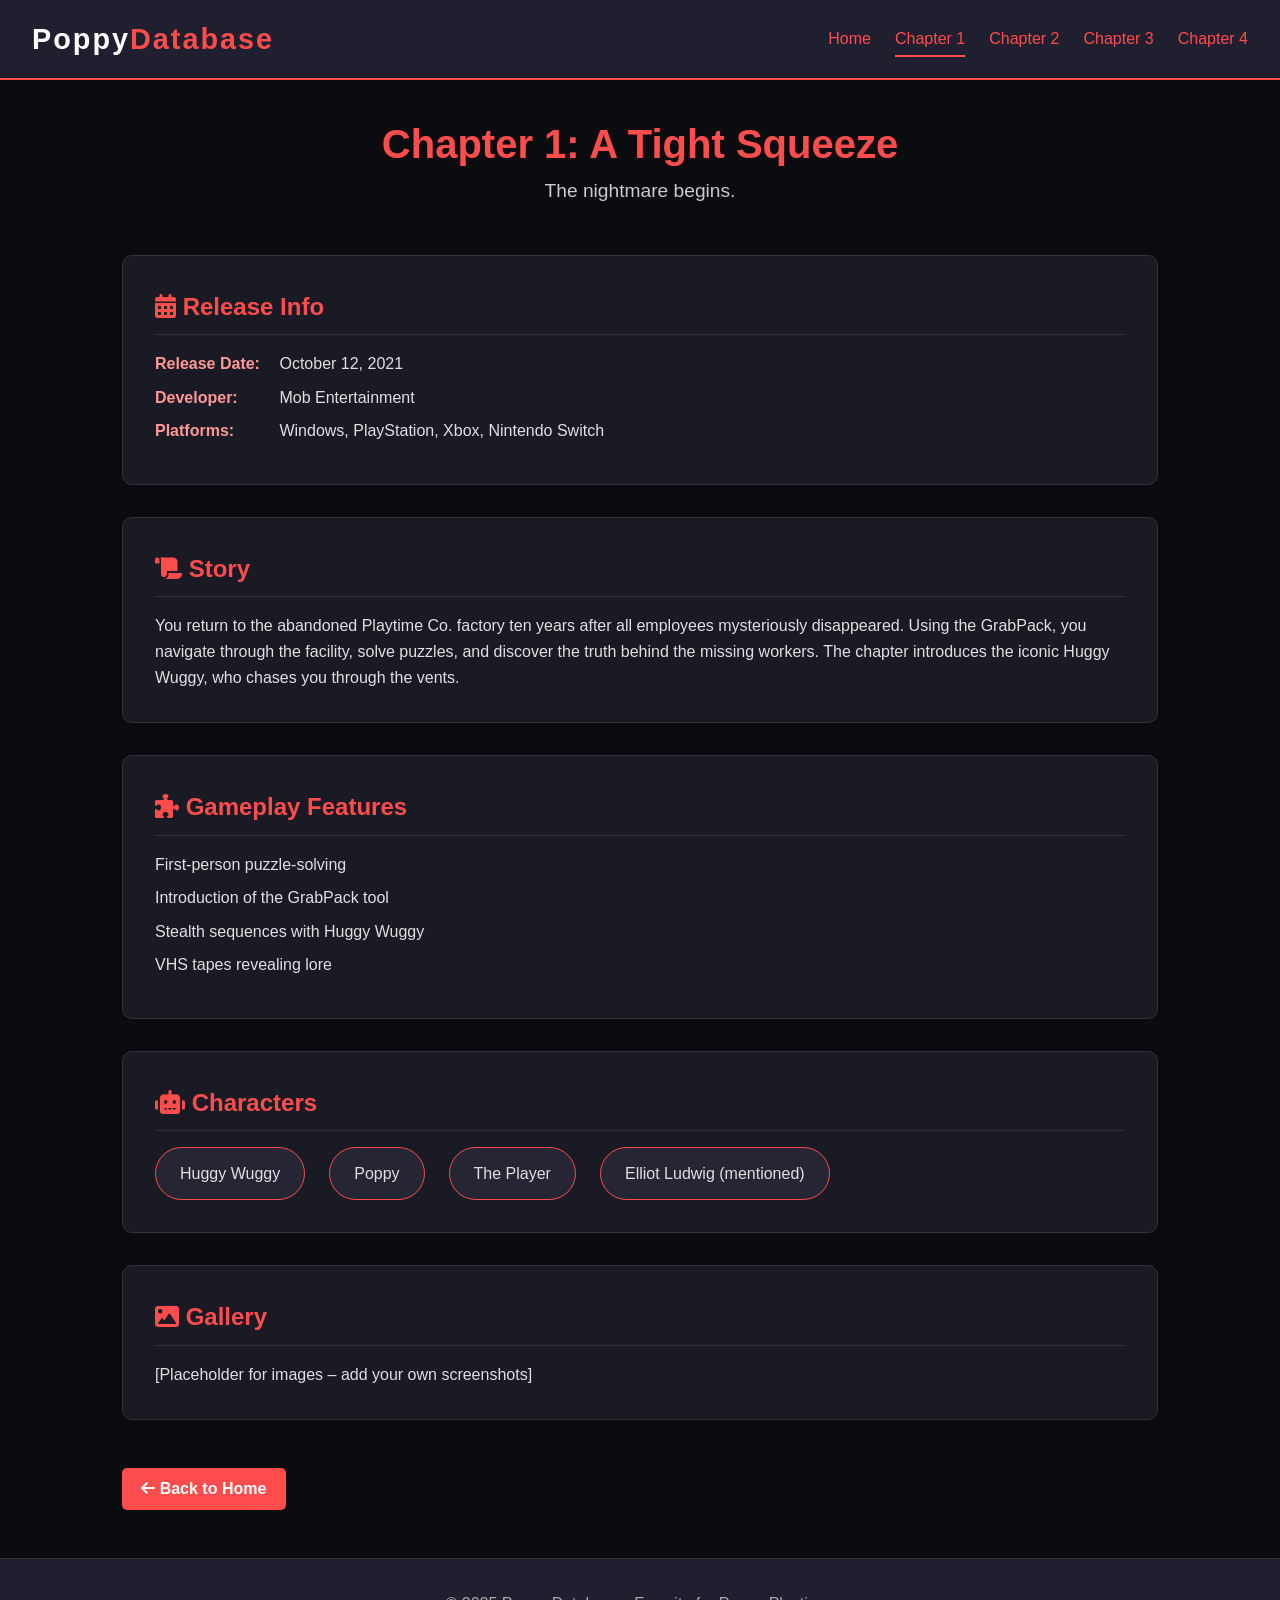
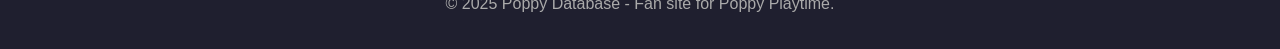
==== chapter1.html @ 485f7aa5 "Create chapter1.html" ====
<!DOCTYPE html>
<html lang="en">
<head>
    <meta charset="UTF-8">
    <meta name="viewport" content="width=device-width, initial-scale=1.0">
    <title>Poppy Database - Chapter 1</title>
    <link rel="stylesheet" href="style.css">
    <link rel="stylesheet" href="https://cdnjs.cloudflare.com/ajax/libs/font-awesome/6.0.0-beta3/css/all.min.css">
</head>
<body>
    <header>
        <div class="logo">
            <a href="index.html">Poppy<span>Database</span></a>
        </div>
        <nav>
            <ul>
                <li><a href="index.html">Home</a></li>
                <li><a href="chapter1.html" class="active">Chapter 1</a></li>
                <li><a href="chapter2.html">Chapter 2</a></li>
                <li><a href="chapter3.html">Chapter 3</a></li>
                <li><a href="chapter4.html">Chapter 4</a></li>
            </ul>
        </nav>
    </header>

    <div class="container">
        <div class="chapter-header">
            <h1>Chapter 1: A Tight Squeeze</h1>
            <p class="subtitle">The nightmare begins.</p>
        </div>

        <div class="info-section">
            <h2><i class="fas fa-calendar-alt"></i> Release Info</h2>
            <ul>
                <li><strong>Release Date:</strong> October 12, 2021</li>
                <li><strong>Developer:</strong> Mob Entertainment</li>
                <li><strong>Platforms:</strong> Windows, PlayStation, Xbox, Nintendo Switch</li>
            </ul>
        </div>

        <div class="info-section">
            <h2><i class="fas fa-scroll"></i> Story</h2>
            <p>You return to the abandoned Playtime Co. factory ten years after all employees mysteriously disappeared. Using the GrabPack, you navigate through the facility, solve puzzles, and discover the truth behind the missing workers. The chapter introduces the iconic Huggy Wuggy, who chases you through the vents.</p>
        </div>

        <div class="info-section">
            <h2><i class="fas fa-puzzle-piece"></i> Gameplay Features</h2>
            <ul>
                <li>First-person puzzle-solving</li>
                <li>Introduction of the GrabPack tool</li>
                <li>Stealth sequences with Huggy Wuggy</li>
                <li>VHS tapes revealing lore</li>
            </ul>
        </div>

        <div class="info-section">
            <h2><i class="fas fa-robot"></i> Characters</h2>
            <div class="character-list">
                <span class="character-item">Huggy Wuggy</span>
                <span class="character-item">Poppy</span>
                <span class="character-item">The Player</span>
                <span class="character-item">Elliot Ludwig (mentioned)</span>
            </div>
        </div>

        <div class="info-section">
            <h2><i class="fas fa-image"></i> Gallery</h2>
            <p>[Placeholder for images – add your own screenshots]</p>
        </div>

        <a href="index.html" class="btn"><i class="fas fa-arrow-left"></i> Back to Home</a>
    </div>

    <footer>
        <p>&copy; 2025 Poppy Database - Fan site for Poppy Playtime.</p>
    </footer>
</body>
</html>
---- style.css ----
/* style.css - Poppy Database Theme */

* {
    margin: 0;
    padding: 0;
    box-sizing: border-box;
}

body {
    font-family: 'Segoe UI', Tahoma, Geneva, Verdana, sans-serif;
    background: #0b0c10;
    color: #e0e0e0;
    line-height: 1.6;
}

a {
    color: #ff4d4d;
    text-decoration: none;
    transition: color 0.3s ease;
}

a:hover {
    color: #ff9999;
}

/* Header & Navigation */
header {
    background: #1f1f2f;
    padding: 1rem 2rem;
    border-bottom: 2px solid #ff4d4d;
    display: flex;
    justify-content: space-between;
    align-items: center;
    flex-wrap: wrap;
}

.logo a {
    font-size: 1.8rem;
    font-weight: bold;
    color: #fff;
    letter-spacing: 2px;
}

.logo span {
    color: #ff4d4d;
}

nav ul {
    list-style: none;
    display: flex;
    gap: 1.5rem;
}

nav ul li a {
    font-weight: 500;
    padding: 0.5rem 0;
    border-bottom: 2px solid transparent;
}

nav ul li a:hover,
nav ul li a.active {
    border-bottom-color: #ff4d4d;
}

/* Main container */
.container {
    max-width: 1100px;
    margin: 2rem auto;
    padding: 0 2rem;
}

/* Cards for homepage */
.chapter-grid {
    display: grid;
    grid-template-columns: repeat(auto-fit, minmax(250px, 1fr));
    gap: 2rem;
    margin-top: 2rem;
}

.chapter-card {
    background: #1e1e2a;
    border-radius: 10px;
    padding: 1.5rem;
    box-shadow: 0 5px 15px rgba(255, 77, 77, 0.2);
    transition: transform 0.3s ease;
    border-left: 4px solid #ff4d4d;
}

.chapter-card:hover {
    transform: translateY(-5px);
}

.chapter-card h3 {
    color: #ff4d4d;
    margin-bottom: 0.5rem;
}

.chapter-card .chapter-number {
    font-size: 0.9rem;
    color: #aaa;
    margin-bottom: 1rem;
}

.btn {
    display: inline-block;
    background: #ff4d4d;
    color: #fff;
    padding: 0.5rem 1.2rem;
    border-radius: 5px;
    margin-top: 1rem;
    border: none;
    cursor: pointer;
    font-weight: 600;
    transition: background 0.3s ease;
}

.btn:hover {
    background: #e63939;
    color: #fff;
}

/* Chapter page styles */
.chapter-header {
    text-align: center;
    margin-bottom: 3rem;
}

.chapter-header h1 {
    font-size: 2.5rem;
    color: #ff4d4d;
}

.chapter-header .subtitle {
    font-size: 1.2rem;
    color: #ccc;
}

.info-section {
    background: #1a1a24;
    border-radius: 10px;
    padding: 2rem;
    margin-bottom: 2rem;
    border: 1px solid #333;
}

.info-section h2 {
    color: #ff4d4d;
    margin-bottom: 1rem;
    border-bottom: 1px solid #333;
    padding-bottom: 0.5rem;
}

.info-section ul {
    list-style: none;
}

.info-section li {
    margin-bottom: 0.5rem;
}

.info-section li strong {
    color: #ff9999;
    width: 120px;
    display: inline-block;
}

.character-list {
    display: flex;
    flex-wrap: wrap;
    gap: 1.5rem;
    margin-top: 1rem;
}

.character-item {
    background: #252533;
    padding: 0.8rem 1.5rem;
    border-radius: 30px;
    border: 1px solid #ff4d4d;
    font-weight: 500;
}

/* Footer */
footer {
    text-align: center;
    padding: 2rem;
    background: #1f1f2f;
    border-top: 1px solid #333;
    margin-top: 3rem;
    color: #aaa;
}

/* Responsive */
@media (max-width: 600px) {
    header {
        flex-direction: column;
        gap: 1rem;
    }
    nav ul {
        flex-wrap: wrap;
        justify-content: center;
    }
}
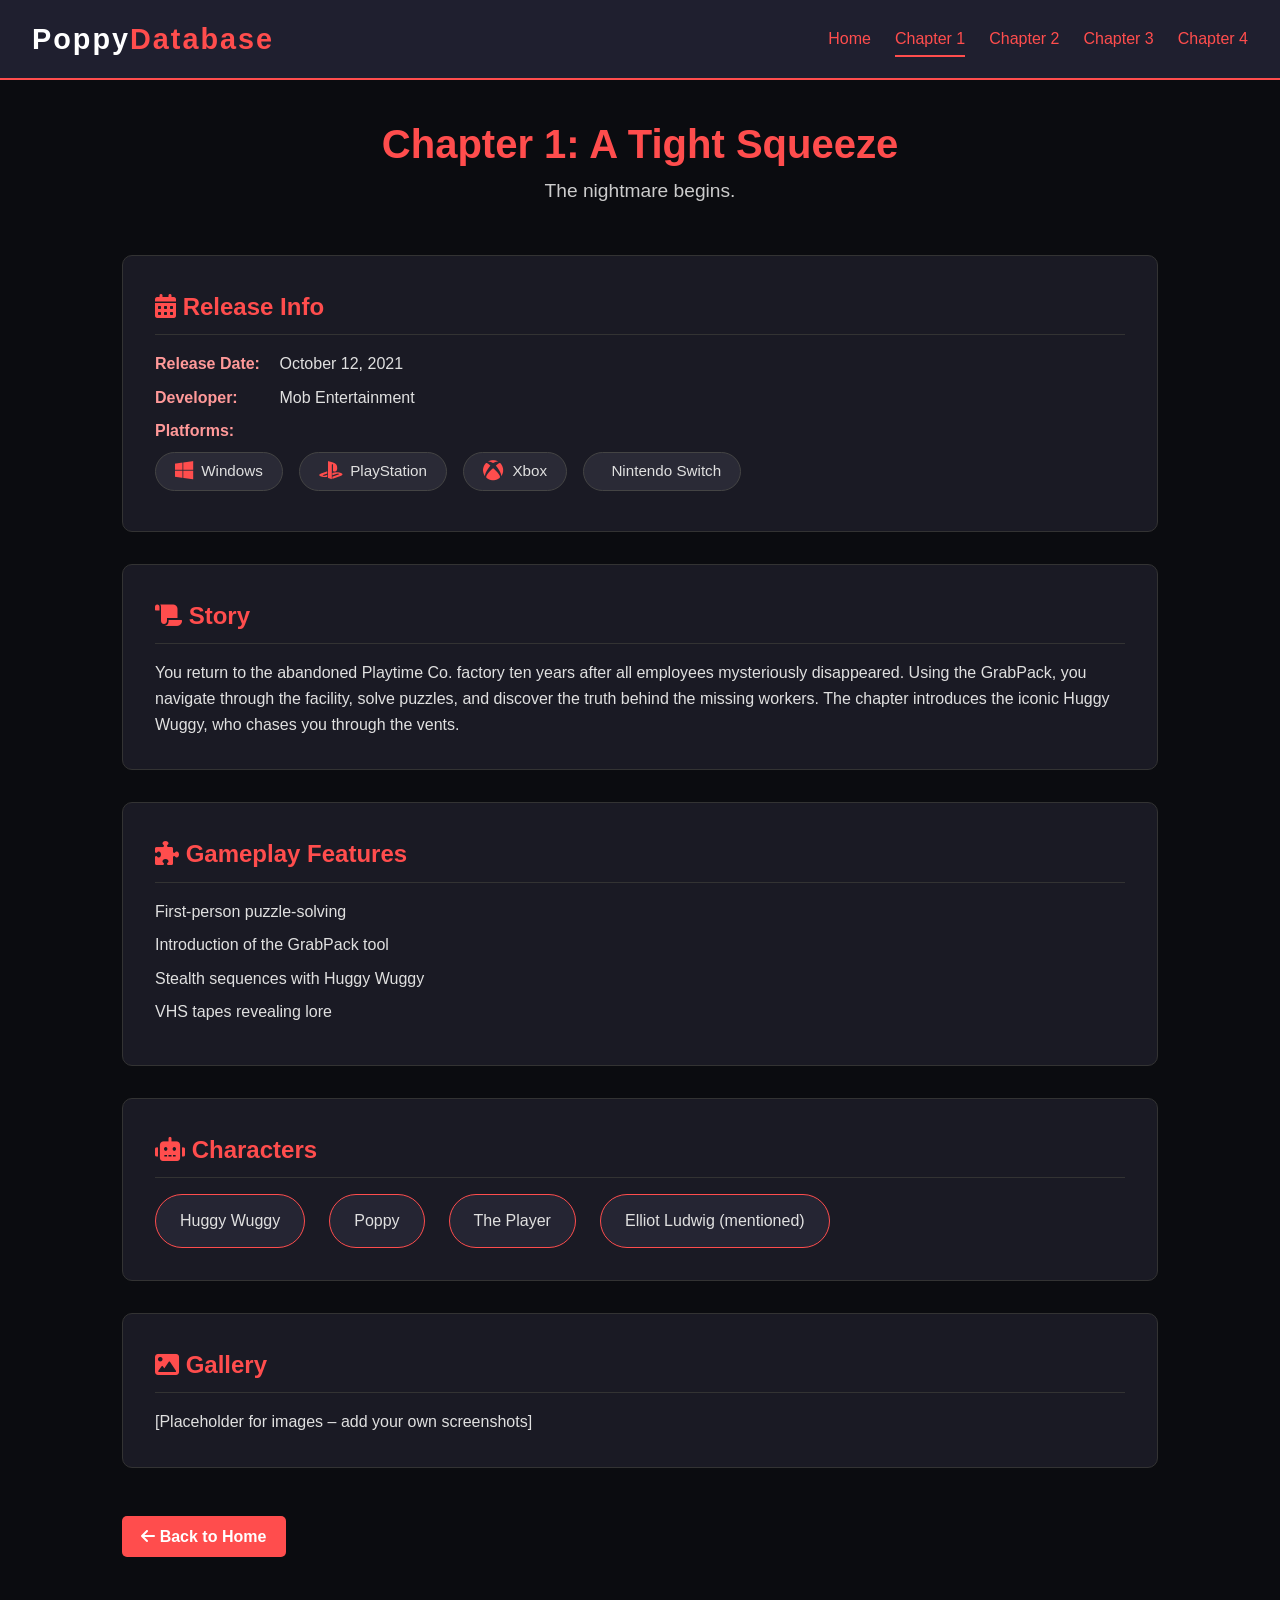
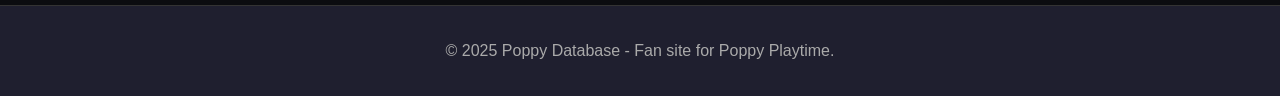
==== commit 12df43c0: "Update chapter1.html" ====
--- a/chapter1.html
+++ b/chapter1.html
@@ -30,13 +30,20 @@
         </div>
 
         <div class="info-section">
-            <h2><i class="fas fa-calendar-alt"></i> Release Info</h2>
-            <ul>
-                <li><strong>Release Date:</strong> October 12, 2021</li>
-                <li><strong>Developer:</strong> Mob Entertainment</li>
-                <li><strong>Platforms:</strong> Windows, PlayStation, Xbox, Nintendo Switch</li>
-            </ul>
-        </div>
+    <h2><i class="fas fa-calendar-alt"></i> Release Info</h2>
+    <ul>
+        <li><strong>Release Date:</strong> October 12, 2021</li>
+        <li><strong>Developer:</strong> Mob Entertainment</li>
+        <li><strong>Platforms:</strong>
+            <div class="platform-icons">
+                <span><i class="fab fa-windows"></i> Windows</span>
+                <span><i class="fab fa-playstation"></i> PlayStation</span>
+                <span><i class="fab fa-xbox"></i> Xbox</span>
+                <span><i class="fab fa-nintendo-switch"></i> Nintendo Switch</span>
+            </div>
+        </li>
+    </ul>
+</div>
 
         <div class="info-section">
             <h2><i class="fas fa-scroll"></i> Story</h2>
--- a/style.css
+++ b/style.css
@@ -200,3 +200,32 @@
         justify-content: center;
     }
 }
+/* Platform icons */
+.platform-icons {
+    display: flex;
+    flex-wrap: wrap;
+    gap: 1rem;
+    margin-top: 0.5rem;
+}
+
+.platform-icons span {
+    display: inline-flex;
+    align-items: center;
+    gap: 0.5rem;
+    background: #2a2a36;
+    padding: 0.4rem 1.2rem;
+    border-radius: 30px;
+    border: 1px solid #444;
+    font-size: 0.95rem;
+    transition: background 0.2s ease;
+}
+
+.platform-icons span:hover {
+    background: #3a3a4a;
+    border-color: #ff4d4d;
+}
+
+.platform-icons i {
+    font-size: 1.3rem;
+    color: #ff4d4d;
+}
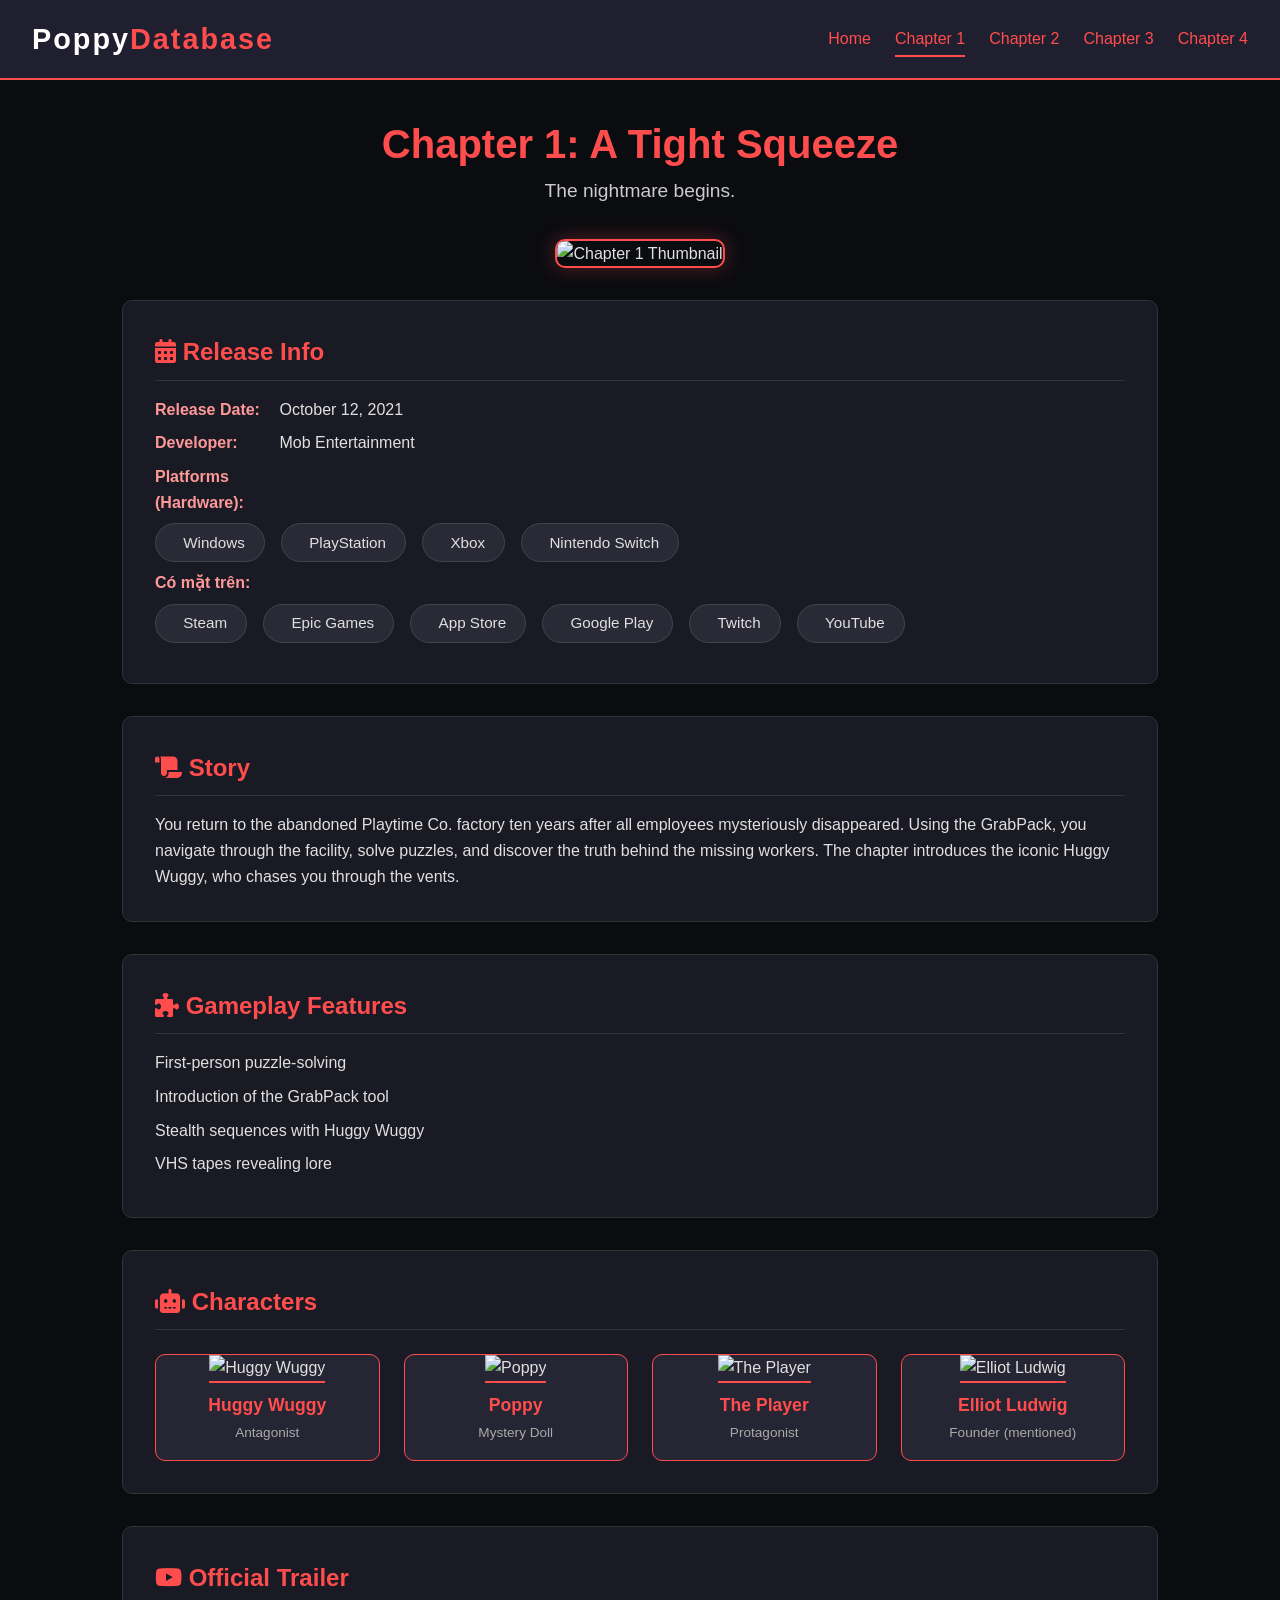
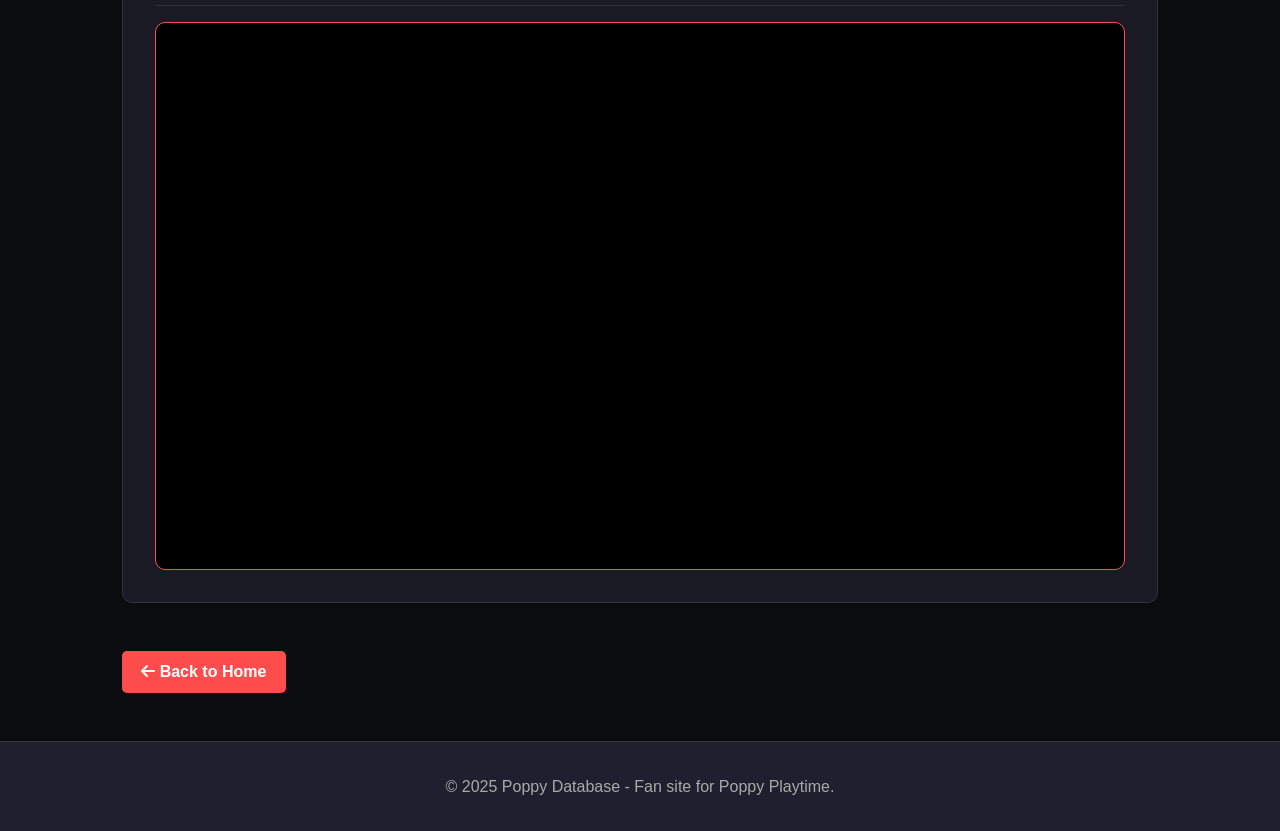
==== commit a3ede0c5: "Update chapter1.html" ====
--- a/chapter1.html
+++ b/chapter1.html
@@ -6,6 +6,7 @@
     <title>Poppy Database - Chapter 1</title>
     <link rel="stylesheet" href="style.css">
     <link rel="stylesheet" href="https://cdnjs.cloudflare.com/ajax/libs/font-awesome/6.0.0-beta3/css/all.min.css">
+    <script src="https://code.iconify.design/iconify-icon/2.1.0/iconify-icon.min.js"></script>
 </head>
 <body>
     <header>
@@ -29,21 +30,35 @@
             <p class="subtitle">The nightmare begins.</p>
         </div>
 
+        <div class="chapter-thumbnail">
+            <img src="images/chapter1.jpg" alt="Chapter 1 Thumbnail">
+        </div>
+
         <div class="info-section">
-    <h2><i class="fas fa-calendar-alt"></i> Release Info</h2>
-    <ul>
-        <li><strong>Release Date:</strong> October 12, 2021</li>
-        <li><strong>Developer:</strong> Mob Entertainment</li>
-        <li><strong>Platforms:</strong>
-            <div class="platform-icons">
-                <span><i class="fab fa-windows"></i> Windows</span>
-                <span><i class="fab fa-playstation"></i> PlayStation</span>
-                <span><i class="fab fa-xbox"></i> Xbox</span>
-                <span><i class="fab fa-nintendo-switch"></i> Nintendo Switch</span>
-            </div>
-        </li>
-    </ul>
-</div>
+            <h2><i class="fas fa-calendar-alt"></i> Release Info</h2>
+            <ul>
+                <li><strong>Release Date:</strong> October 12, 2021</li>
+                <li><strong>Developer:</strong> Mob Entertainment</li>
+                <li><strong>Platforms (Hardware):</strong>
+                    <div class="platform-icons">
+                        <a href="https://www.microsoft.com/store/productid/9N5Z7V5QZ9K8" target="_blank" rel="noopener"><span><iconify-icon icon="simple-icons:windows"></iconify-icon> Windows</span></a>
+                        <a href="https://store.playstation.com/concept/10002644" target="_blank" rel="noopener"><span><iconify-icon icon="simple-icons:playstation"></iconify-icon> PlayStation</span></a>
+                        <a href="https://www.xbox.com/games/store/poppy-playtime-chapter-1/9P8V2H4X2V5K" target="_blank" rel="noopener"><span><iconify-icon icon="simple-icons:xbox"></iconify-icon> Xbox</span></a>
+                        <a href="https://www.nintendo.com/store/products/poppy-playtime-switch/" target="_blank" rel="noopener"><span><iconify-icon icon="simple-icons:nintendoswitch"></iconify-icon> Nintendo Switch</span></a>
+                    </div>
+                </li>
+                <li><strong>Có mặt trên:</strong>
+                    <div class="store-icons">
+                        <a href="https://store.steampowered.com/app/1721470/Poppy_Playtime/" target="_blank" rel="noopener"><span><iconify-icon icon="simple-icons:steam"></iconify-icon> Steam</span></a>
+                        <a href="https://store.epicgames.com/p/poppy-playtime" target="_blank" rel="noopener"><span><iconify-icon icon="simple-icons:epicgames"></iconify-icon> Epic Games</span></a>
+                        <a href="https://apps.apple.com/app/id1615625822" target="_blank" rel="noopener"><span><iconify-icon icon="simple-icons:appstore"></iconify-icon> App Store</span></a>
+                        <a href="https://play.google.com/store/apps/details?id=com.mob.poppyplaytime" target="_blank" rel="noopener"><span><iconify-icon icon="simple-icons:googleplay"></iconify-icon> Google Play</span></a>
+                        <a href="https://www.twitch.tv/directory/game/Poppy%20Playtime" target="_blank" rel="noopener"><span><iconify-icon icon="simple-icons:twitch"></iconify-icon> Twitch</span></a>
+                        <a href="https://www.youtube.com/playlist?list=PL1L9jK5g5J5X3tF0V5w5H5b5V5" target="_blank" rel="noopener"><span><iconify-icon icon="simple-icons:youtube"></iconify-icon> YouTube</span></a>
+                    </div>
+                </li>
+            </ul>
+        </div>
 
         <div class="info-section">
             <h2><i class="fas fa-scroll"></i> Story</h2>
@@ -62,17 +77,35 @@
 
         <div class="info-section">
             <h2><i class="fas fa-robot"></i> Characters</h2>
-            <div class="character-list">
-                <span class="character-item">Huggy Wuggy</span>
-                <span class="character-item">Poppy</span>
-                <span class="character-item">The Player</span>
-                <span class="character-item">Elliot Ludwig (mentioned)</span>
+            <div class="character-profiles">
+                <div class="character-profile">
+                    <img src="images/characters/huggy-wuggy.jpg" alt="Huggy Wuggy">
+                    <span class="character-name">Huggy Wuggy</span>
+                    <span class="character-role">Antagonist</span>
+                </div>
+                <div class="character-profile">
+                    <img src="images/characters/poppy.jpg" alt="Poppy">
+                    <span class="character-name">Poppy</span>
+                    <span class="character-role">Mystery Doll</span>
+                </div>
+                <div class="character-profile">
+                    <img src="images/characters/player.jpg" alt="The Player">
+                    <span class="character-name">The Player</span>
+                    <span class="character-role">Protagonist</span>
+                </div>
+                <div class="character-profile">
+                    <img src="images/characters/elliot-ludwig.jpg" alt="Elliot Ludwig">
+                    <span class="character-name">Elliot Ludwig</span>
+                    <span class="character-role">Founder (mentioned)</span>
+                </div>
             </div>
         </div>
 
         <div class="info-section">
-            <h2><i class="fas fa-image"></i> Gallery</h2>
-            <p>[Placeholder for images – add your own screenshots]</p>
+            <h2><i class="fab fa-youtube"></i> Official Trailer</h2>
+            <div class="video-container">
+                <iframe src="https://www.youtube.com/embed/rJ6oVn7vQvc" title="Poppy Playtime Chapter 1 Trailer" frameborder="0" allow="accelerometer; autoplay; clipboard-write; encrypted-media; gyroscope; picture-in-picture; web-share" allowfullscreen></iframe>
+            </div>
         </div>
 
         <a href="index.html" class="btn"><i class="fas fa-arrow-left"></i> Back to Home</a>
--- a/style.css
+++ b/style.css
@@ -122,7 +122,7 @@
 /* Chapter page styles */
 .chapter-header {
     text-align: center;
-    margin-bottom: 3rem;
+    margin-bottom: 2rem;
 }
 
 .chapter-header h1 {
@@ -133,6 +133,20 @@
 .chapter-header .subtitle {
     font-size: 1.2rem;
     color: #ccc;
+}
+
+/* Thumbnail image */
+.chapter-thumbnail {
+    margin: 2rem 0;
+    text-align: center;
+}
+
+.chapter-thumbnail img {
+    max-width: 100%;
+    height: auto;
+    border-radius: 10px;
+    border: 2px solid #ff4d4d;
+    box-shadow: 0 0 20px rgba(255, 77, 77, 0.3);
 }
 
 .info-section {
@@ -164,19 +178,124 @@
     display: inline-block;
 }
 
-.character-list {
+/* Platform icons (hardware) and store/stream icons */
+.platform-icons,
+.store-icons {
     display: flex;
     flex-wrap: wrap;
+    gap: 1rem;
+    margin-top: 0.5rem;
+}
+
+.platform-icons a,
+.store-icons a {
+    text-decoration: none;
+    color: inherit;
+    display: inline-flex;
+}
+
+.platform-icons a:hover,
+.store-icons a:hover {
+    color: inherit;
+}
+
+.platform-icons span,
+.store-icons span {
+    display: inline-flex;
+    align-items: center;
+    gap: 0.5rem;
+    background: #2a2a36;
+    padding: 0.4rem 1.2rem;
+    border-radius: 30px;
+    border: 1px solid #444;
+    font-size: 0.95rem;
+    transition: background 0.2s ease, border-color 0.2s ease;
+}
+
+.platform-icons span:hover,
+.store-icons span:hover {
+    background: #3a3a4a;
+    border-color: #ff4d4d;
+}
+
+/* Iconify icon styling */
+.platform-icons iconify-icon,
+.store-icons iconify-icon {
+    font-size: 1.5rem;
+    color: #ff4d4d;
+    vertical-align: middle;
+}
+
+.platform-icons a:hover iconify-icon,
+.store-icons a:hover iconify-icon {
+    color: #ff9999;
+}
+
+/* Character profiles with images */
+.character-profiles {
+    display: grid;
+    grid-template-columns: repeat(auto-fit, minmax(150px, 1fr));
     gap: 1.5rem;
+    margin-top: 1.5rem;
+}
+
+.character-profile {
+    background: #252533;
+    border-radius: 10px;
+    border: 1px solid #ff4d4d;
+    overflow: hidden;
+    transition: transform 0.3s ease, box-shadow 0.3s ease;
+    text-align: center;
+    padding-bottom: 1rem;
+}
+
+.character-profile:hover {
+    transform: translateY(-5px);
+    box-shadow: 0 5px 15px rgba(255, 77, 77, 0.3);
+}
+
+.character-profile img {
+    width: 100%;
+    height: 150px;
+    object-fit: cover;
+    border-bottom: 2px solid #ff4d4d;
+}
+
+.character-profile .character-name {
+    display: block;
+    font-weight: 600;
+    color: #ff4d4d;
+    margin-top: 0.5rem;
+    font-size: 1.1rem;
+}
+
+.character-profile .character-role {
+    display: block;
+    font-size: 0.85rem;
+    color: #aaa;
+    margin-top: 0.2rem;
+}
+
+/* Video container for responsive iframe */
+.video-container {
+    position: relative;
+    padding-bottom: 56.25%; /* 16:9 aspect ratio */
+    height: 0;
+    overflow: hidden;
+    max-width: 100%;
+    background: #000;
+    border-radius: 10px;
+    border: 1px solid #ff4d4d;
     margin-top: 1rem;
 }
 
-.character-item {
-    background: #252533;
-    padding: 0.8rem 1.5rem;
-    border-radius: 30px;
-    border: 1px solid #ff4d4d;
-    font-weight: 500;
+.video-container iframe {
+    position: absolute;
+    top: 0;
+    left: 0;
+    width: 100%;
+    height: 100%;
+    border: none;
 }
 
 /* Footer */
@@ -200,32 +319,3 @@
         justify-content: center;
     }
 }
-/* Platform icons */
-.platform-icons {
-    display: flex;
-    flex-wrap: wrap;
-    gap: 1rem;
-    margin-top: 0.5rem;
-}
-
-.platform-icons span {
-    display: inline-flex;
-    align-items: center;
-    gap: 0.5rem;
-    background: #2a2a36;
-    padding: 0.4rem 1.2rem;
-    border-radius: 30px;
-    border: 1px solid #444;
-    font-size: 0.95rem;
-    transition: background 0.2s ease;
-}
-
-.platform-icons span:hover {
-    background: #3a3a4a;
-    border-color: #ff4d4d;
-}
-
-.platform-icons i {
-    font-size: 1.3rem;
-    color: #ff4d4d;
-}
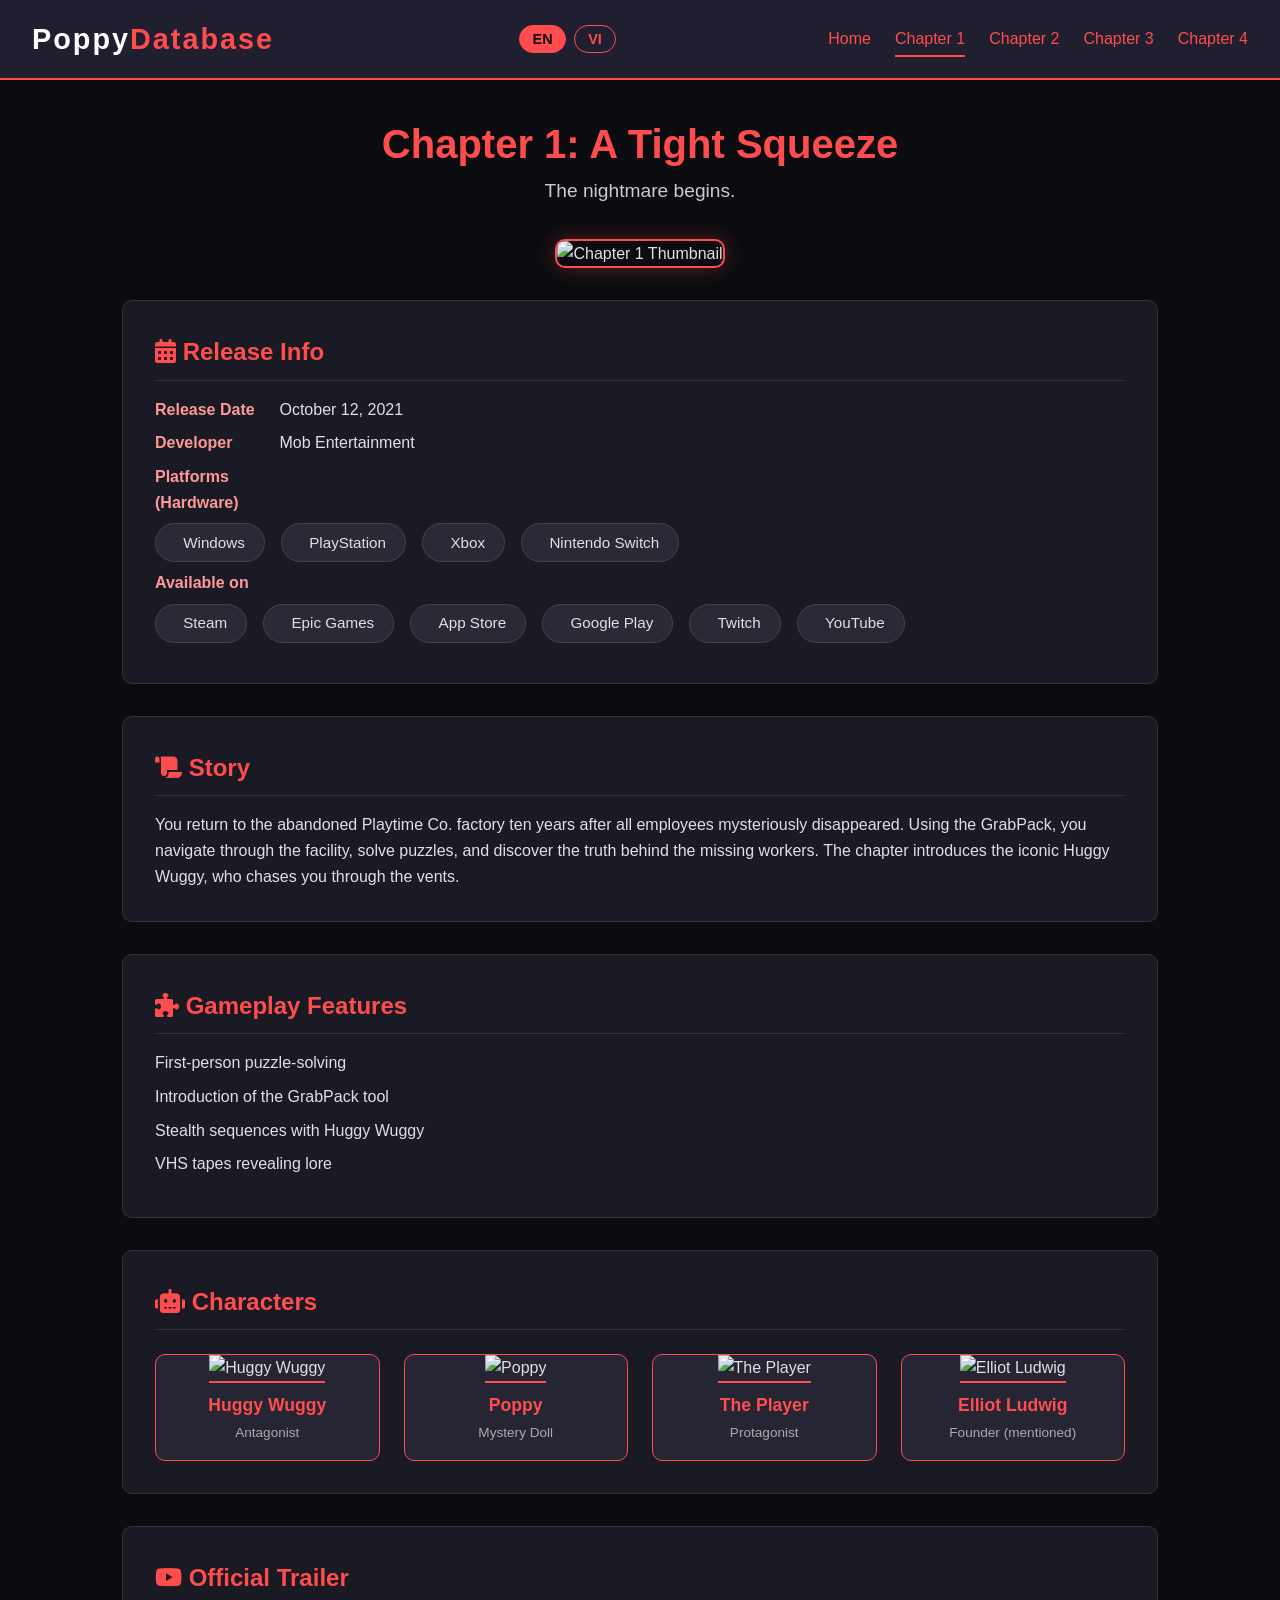
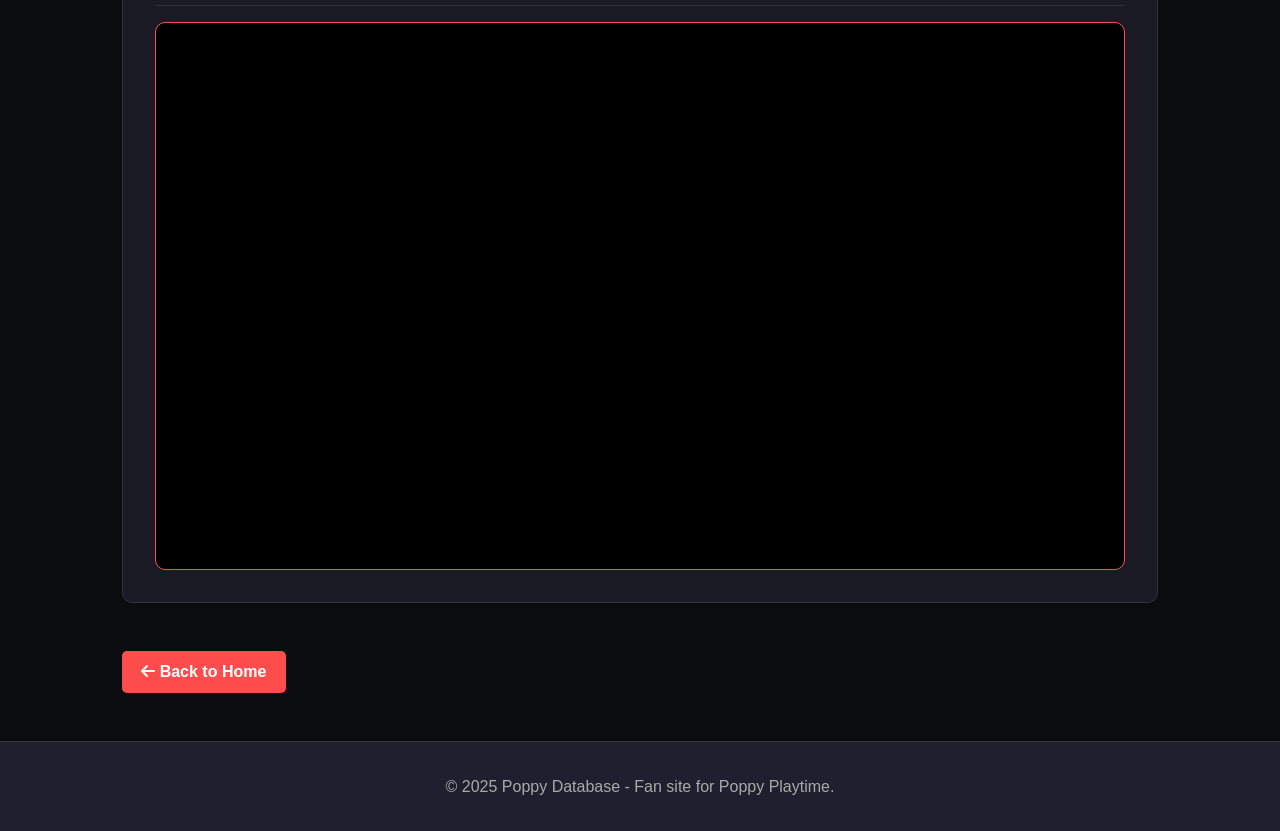
==== commit f56beeb6: "Update chapter1.html" ====
--- a/chapter1.html
+++ b/chapter1.html
@@ -13,6 +13,10 @@
         <div class="logo">
             <a href="index.html">Poppy<span>Database</span></a>
         </div>
+        <div class="lang-switcher">
+            <button class="lang-btn active" onclick="changeLanguage('en')">EN</button>
+            <button class="lang-btn" onclick="changeLanguage('vi')">VI</button>
+        </div>
         <nav>
             <ul>
                 <li><a href="index.html">Home</a></li>
@@ -26,8 +30,8 @@
 
     <div class="container">
         <div class="chapter-header">
-            <h1>Chapter 1: A Tight Squeeze</h1>
-            <p class="subtitle">The nightmare begins.</p>
+            <h1 data-i18n="ch1_title">Chapter 1: A Tight Squeeze</h1>
+            <p class="subtitle" data-i18n="ch1_subtitle">The nightmare begins.</p>
         </div>
 
         <div class="chapter-thumbnail">
@@ -35,11 +39,11 @@
         </div>
 
         <div class="info-section">
-            <h2><i class="fas fa-calendar-alt"></i> Release Info</h2>
+            <h2><i class="fas fa-calendar-alt"></i> <span data-i18n="release_info">Release Info</span></h2>
             <ul>
-                <li><strong>Release Date:</strong> October 12, 2021</li>
-                <li><strong>Developer:</strong> Mob Entertainment</li>
-                <li><strong>Platforms (Hardware):</strong>
+                <li><strong data-i18n="release_date">Release Date:</strong> October 12, 2021</li>
+                <li><strong data-i18n="developer">Developer:</strong> Mob Entertainment</li>
+                <li><strong data-i18n="platforms_hardware">Platforms (Hardware):</strong>
                     <div class="platform-icons">
                         <a href="https://www.microsoft.com/store/productid/9N5Z7V5QZ9K8" target="_blank" rel="noopener"><span><iconify-icon icon="simple-icons:windows"></iconify-icon> Windows</span></a>
                         <a href="https://store.playstation.com/concept/10002644" target="_blank" rel="noopener"><span><iconify-icon icon="simple-icons:playstation"></iconify-icon> PlayStation</span></a>
@@ -47,7 +51,7 @@
                         <a href="https://www.nintendo.com/store/products/poppy-playtime-switch/" target="_blank" rel="noopener"><span><iconify-icon icon="simple-icons:nintendoswitch"></iconify-icon> Nintendo Switch</span></a>
                     </div>
                 </li>
-                <li><strong>Có mặt trên:</strong>
+                <li><strong data-i18n="available_on">Có mặt trên:</strong>
                     <div class="store-icons">
                         <a href="https://store.steampowered.com/app/1721470/Poppy_Playtime/" target="_blank" rel="noopener"><span><iconify-icon icon="simple-icons:steam"></iconify-icon> Steam</span></a>
                         <a href="https://store.epicgames.com/p/poppy-playtime" target="_blank" rel="noopener"><span><iconify-icon icon="simple-icons:epicgames"></iconify-icon> Epic Games</span></a>
@@ -61,58 +65,60 @@
         </div>
 
         <div class="info-section">
-            <h2><i class="fas fa-scroll"></i> Story</h2>
-            <p>You return to the abandoned Playtime Co. factory ten years after all employees mysteriously disappeared. Using the GrabPack, you navigate through the facility, solve puzzles, and discover the truth behind the missing workers. The chapter introduces the iconic Huggy Wuggy, who chases you through the vents.</p>
+            <h2><i class="fas fa-scroll"></i> <span data-i18n="story">Story</span></h2>
+            <p data-i18n="ch1_story">You return to the abandoned Playtime Co. factory ten years after all employees mysteriously disappeared. Using the GrabPack, you navigate through the facility, solve puzzles, and discover the truth behind the missing workers. The chapter introduces the iconic Huggy Wuggy, who chases you through the vents.</p>
         </div>
 
         <div class="info-section">
-            <h2><i class="fas fa-puzzle-piece"></i> Gameplay Features</h2>
+            <h2><i class="fas fa-puzzle-piece"></i> <span data-i18n="gameplay_features">Gameplay Features</span></h2>
             <ul>
-                <li>First-person puzzle-solving</li>
-                <li>Introduction of the GrabPack tool</li>
-                <li>Stealth sequences with Huggy Wuggy</li>
-                <li>VHS tapes revealing lore</li>
+                <li data-i18n="ch1_features" data-i18n-index="0">First-person puzzle-solving</li>
+                <li data-i18n="ch1_features" data-i18n-index="1">Introduction of the GrabPack tool</li>
+                <li data-i18n="ch1_features" data-i18n-index="2">Stealth sequences with Huggy Wuggy</li>
+                <li data-i18n="ch1_features" data-i18n-index="3">VHS tapes revealing lore</li>
             </ul>
         </div>
 
         <div class="info-section">
-            <h2><i class="fas fa-robot"></i> Characters</h2>
+            <h2><i class="fas fa-robot"></i> <span data-i18n="characters">Characters</span></h2>
             <div class="character-profiles">
                 <div class="character-profile">
                     <img src="images/characters/huggy-wuggy.jpg" alt="Huggy Wuggy">
                     <span class="character-name">Huggy Wuggy</span>
-                    <span class="character-role">Antagonist</span>
+                    <span class="character-role" data-i18n-role="ch1_characters.Huggy Wuggy">Antagonist</span>
                 </div>
                 <div class="character-profile">
                     <img src="images/characters/poppy.jpg" alt="Poppy">
                     <span class="character-name">Poppy</span>
-                    <span class="character-role">Mystery Doll</span>
+                    <span class="character-role" data-i18n-role="ch1_characters.Poppy">Mystery Doll</span>
                 </div>
                 <div class="character-profile">
                     <img src="images/characters/player.jpg" alt="The Player">
                     <span class="character-name">The Player</span>
-                    <span class="character-role">Protagonist</span>
+                    <span class="character-role" data-i18n-role="ch1_characters.The Player">Protagonist</span>
                 </div>
                 <div class="character-profile">
                     <img src="images/characters/elliot-ludwig.jpg" alt="Elliot Ludwig">
                     <span class="character-name">Elliot Ludwig</span>
-                    <span class="character-role">Founder (mentioned)</span>
+                    <span class="character-role" data-i18n-role="ch1_characters.Elliot Ludwig">Founder (mentioned)</span>
                 </div>
             </div>
         </div>
 
         <div class="info-section">
-            <h2><i class="fab fa-youtube"></i> Official Trailer</h2>
+            <h2><i class="fab fa-youtube"></i> <span data-i18n="official_trailer">Official Trailer</span></h2>
             <div class="video-container">
                 <iframe src="https://www.youtube.com/embed/rJ6oVn7vQvc" title="Poppy Playtime Chapter 1 Trailer" frameborder="0" allow="accelerometer; autoplay; clipboard-write; encrypted-media; gyroscope; picture-in-picture; web-share" allowfullscreen></iframe>
             </div>
         </div>
 
-        <a href="index.html" class="btn"><i class="fas fa-arrow-left"></i> Back to Home</a>
+        <a href="index.html" class="btn"><i class="fas fa-arrow-left"></i> <span data-i18n="back_to_home">Back to Home</span></a>
     </div>
 
     <footer>
         <p>&copy; 2025 Poppy Database - Fan site for Poppy Playtime.</p>
     </footer>
+
+    <script src="lang.js"></script>
 </body>
 </html>
--- a/style.css
+++ b/style.css
@@ -308,6 +308,35 @@
     color: #aaa;
 }
 
+/* Language switcher */
+.lang-switcher {
+    display: flex;
+    gap: 0.5rem;
+    margin-left: 2rem;
+}
+
+.lang-btn {
+    background: transparent;
+    border: 1px solid #ff4d4d;
+    color: #ff4d4d;
+    padding: 0.3rem 0.8rem;
+    border-radius: 20px;
+    cursor: pointer;
+    font-weight: 600;
+    font-size: 0.9rem;
+    transition: all 0.3s ease;
+}
+
+.lang-btn:hover {
+    background: #ff4d4d;
+    color: #0b0c10;
+}
+
+.lang-btn.active {
+    background: #ff4d4d;
+    color: #0b0c10;
+}
+
 /* Responsive */
 @media (max-width: 600px) {
     header {
